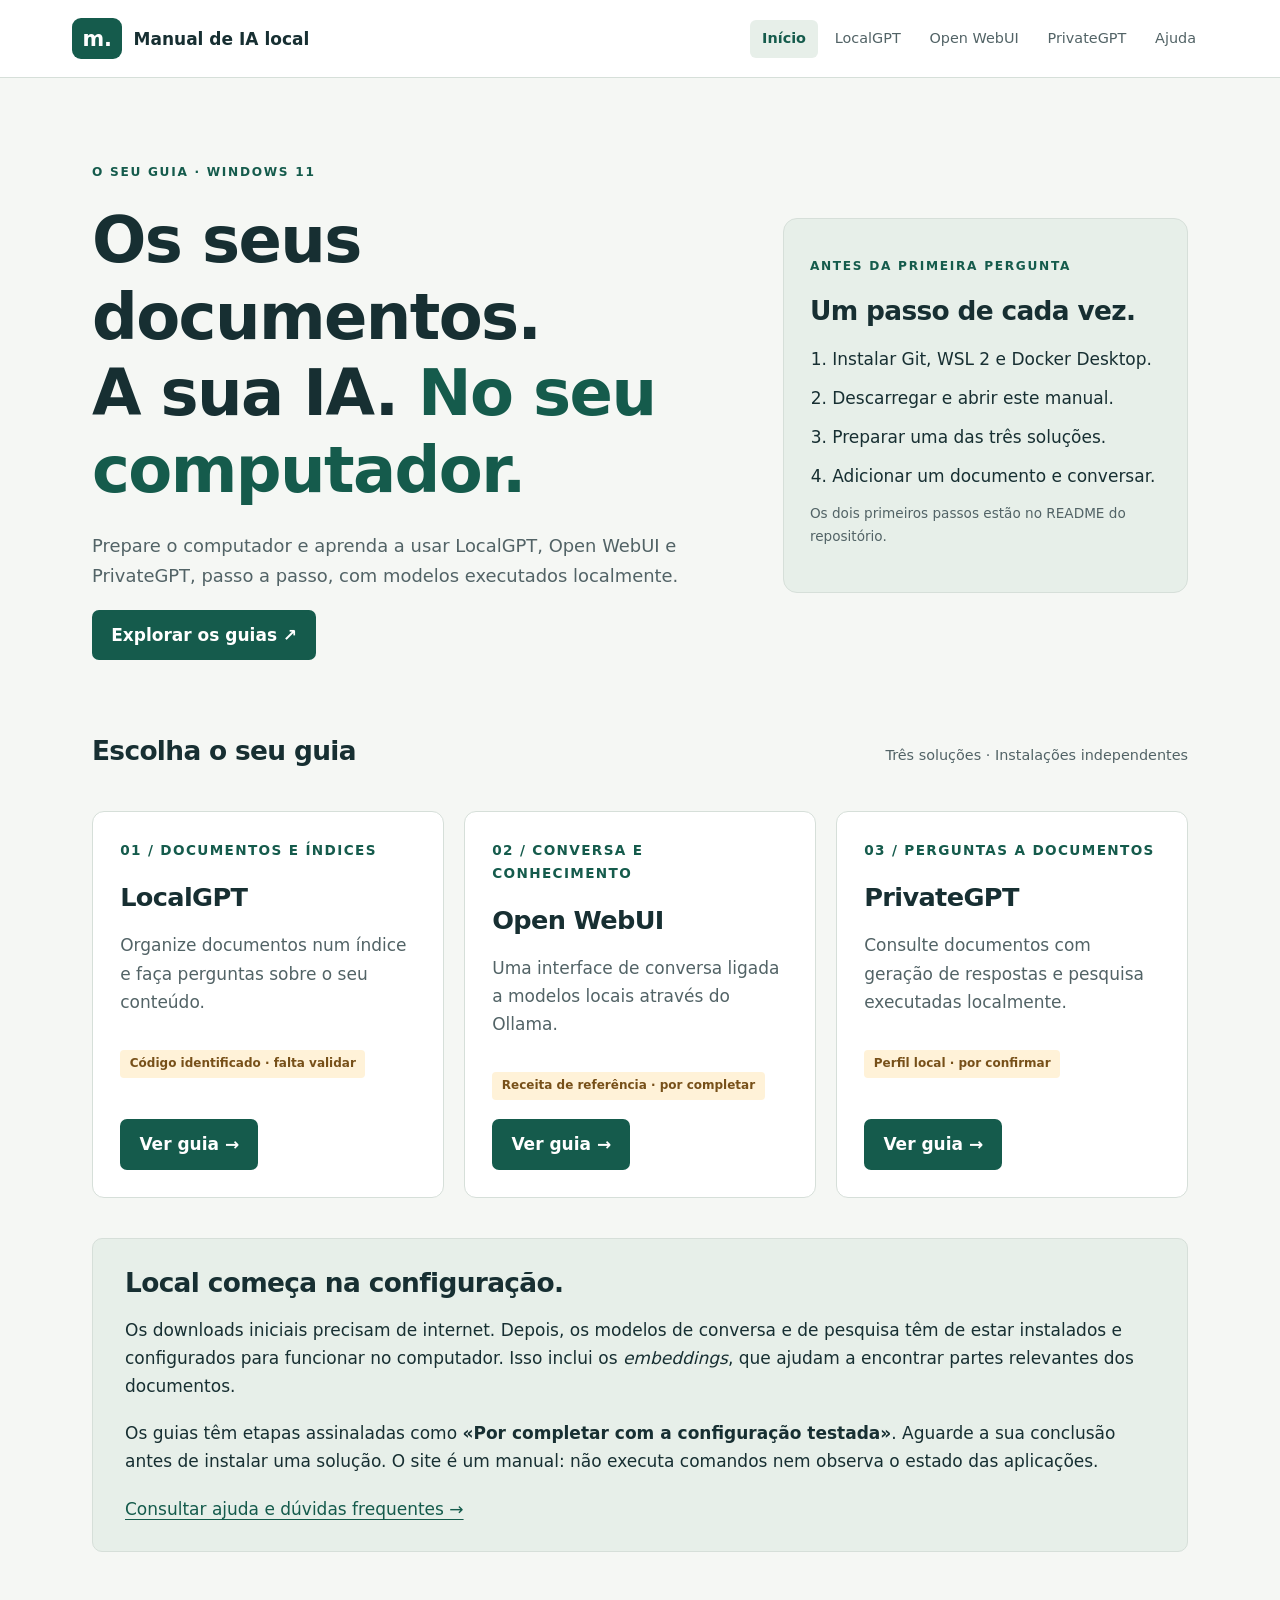
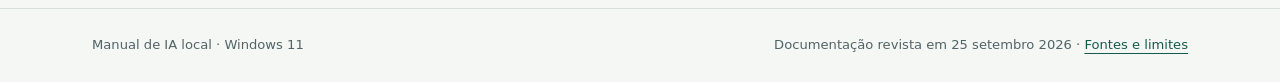
==== html/index.html @ fd28e629 "First commit" ====
<!doctype html>
<html lang="pt-PT">
<head><meta charset="utf-8"><meta name="viewport" content="width=device-width, initial-scale=1"><meta name="description" content="Comece aqui — manual de instalação e utilização de IA local para Windows 11."><title>Comece aqui · Manual de IA local</title><link rel="stylesheet" href="assets/css/style.css"><script src="assets/js/main.js" defer></script></head>
<body><a class="skip-link" href="#conteudo">Saltar para o conteúdo</a>
<header class="site-header"><div class="header-inner"><a class="brand" href="index.html"><span class="brand-mark" aria-hidden="true">m.</span> Manual de IA local</a><nav class="site-nav" aria-label="Navegação principal"><a href="index.html" aria-current="page">Início</a><a href="localgpt.html">LocalGPT</a><a href="openwebui.html">Open WebUI</a><a href="privategpt.html">PrivateGPT</a><a href="ajuda.html">Ajuda</a></nav></div></header>
<main id="conteudo" class="container" tabindex="-1">
<section class="hero"><div><p class="eyebrow">O seu guia · Windows 11</p><h1>Os seus documentos.<br>A sua IA. <span style="color:var(--green)">No seu computador.</span></h1><p class="lead">Prepare o computador e aprenda a usar LocalGPT, Open WebUI e PrivateGPT, passo a passo, com modelos executados localmente.</p><a class="button" href="#guias">Explorar os guias <span aria-hidden="true">↗</span></a></div><aside class="hero-note" aria-label="Percurso de preparação"><p class="eyebrow">Antes da primeira pergunta</p><h2>Um passo de cada vez.</h2><ol><li>Instalar Git, WSL 2 e Docker Desktop.</li><li>Descarregar e abrir este manual.</li><li>Preparar uma das três soluções.</li><li>Adicionar um documento e conversar.</li></ol><p class="source-note">Os dois primeiros passos estão no README do repositório.</p></aside></section>
<section id="guias" aria-labelledby="guias-titulo"><div class="section-heading"><h2 id="guias-titulo">Escolha o seu guia</h2><p>Três soluções · Instalações independentes</p></div><div class="cards">
<article class="card"><span class="card-number">01 / DOCUMENTOS E ÍNDICES</span><h3>LocalGPT</h3><p>Organize documentos num índice e faça perguntas sobre o seu conteúdo.</p><p><span class="tag">Código identificado · falta validar</span></p><a class="button" href="localgpt.html" aria-label="Ver guia de LocalGPT">Ver guia <span aria-hidden="true">→</span></a></article>
<article class="card"><span class="card-number">02 / CONVERSA E CONHECIMENTO</span><h3>Open WebUI</h3><p>Uma interface de conversa ligada a modelos locais através do Ollama.</p><p><span class="tag">Receita de referência · por completar</span></p><a class="button" href="openwebui.html" aria-label="Ver guia de Open WebUI">Ver guia <span aria-hidden="true">→</span></a></article>
<article class="card"><span class="card-number">03 / PERGUNTAS A DOCUMENTOS</span><h3>PrivateGPT</h3><p>Consulte documentos com geração de respostas e pesquisa executadas localmente.</p><p><span class="tag">Perfil local · por confirmar</span></p><a class="button" href="privategpt.html" aria-label="Ver guia de PrivateGPT">Ver guia <span aria-hidden="true">→</span></a></article>
</div></section>
<aside class="band"><h2>Local começa na configuração.</h2><p>Os downloads iniciais precisam de internet. Depois, os modelos de conversa e de pesquisa têm de estar instalados e configurados para funcionar no computador. Isso inclui os <em>embeddings</em>, que ajudam a encontrar partes relevantes dos documentos.</p><p>Os guias têm etapas assinaladas como <strong>«Por completar com a configuração testada»</strong>. Aguarde a sua conclusão antes de instalar uma solução. O site é um manual: não executa comandos nem observa o estado das aplicações.</p><a href="ajuda.html">Consultar ajuda e dúvidas frequentes →</a></aside>
</main>
<footer class="site-footer"><div class="container footer-inner"><span>Manual de IA local · Windows 11</span><span>Documentação revista em 25 setembro 2026 · <a href="ajuda.html#fontes">Fontes e limites</a></span></div></footer>
</body></html>
---- html/assets/css/style.css ----
/* Recursos locais e fontes do sistema; o conteúdo funciona sem JavaScript. */
:root { color-scheme: light; --ink:#172f32; --muted:#526366; --paper:#f5f7f4; --line:#d6dfd9; --green:#155b4c; --pale:#e7efe9; --amber:#775019; }
* { box-sizing:border-box; }
html { scroll-behavior:smooth; scroll-padding-top:2rem; }
body { margin:0; background:var(--paper); color:var(--ink); font:17px/1.65 "Segoe UI",system-ui,sans-serif; }
a { color:var(--green); text-underline-offset:4px; }
a:hover { text-decoration-thickness:2px; }
:focus-visible { outline:3px solid #b45b0b; outline-offset:5px; }
button { font:inherit; cursor:pointer; }
.skip-link { position:absolute; left:1rem; top:-100px; padding:.7rem 1rem; background:white; z-index:10; }
.skip-link:focus { top:1rem; }
.site-header { border-bottom:1px solid var(--line); background:#fff; }
.header-inner { max-width:1200px; margin:auto; padding:1.15rem 2rem; display:flex; align-items:center; justify-content:space-between; gap:1.5rem; }
.brand { display:flex; align-items:center; gap:.7rem; font-weight:750; text-decoration:none; color:var(--ink); white-space:nowrap; }
.brand-mark { background:var(--green); color:white; border-radius:9px; padding:.2rem .65rem; font-size:1.3rem; }
.site-nav { display:flex; flex-wrap:wrap; gap:.3rem; }
.site-nav a { padding:.45rem .75rem; text-decoration:none; color:var(--muted); border-radius:6px; font-size:.9rem; }
.site-nav a[aria-current="page"] { background:var(--pale); color:var(--green); font-weight:700; }
.site-nav a:hover { background:var(--paper); }
.container { max-width:1160px; margin:auto; padding:0 2rem; }
.eyebrow { font-size:.76rem; font-weight:750; letter-spacing:.14em; text-transform:uppercase; color:var(--green); }
.hero { padding:4.5rem 0 3rem; display:grid; grid-template-columns:1.55fr 1fr; gap:4rem; align-items:center; }
h1,h2,h3 { line-height:1.2; letter-spacing:-.025em; }
h1 { font-size:clamp(2.3rem,5vw,4rem); margin:1rem 0 1.4rem; max-width:850px; font-weight:720; }
h2 { font-size:1.65rem; margin:0 0 1.1rem; }
h3 { font-size:1.2rem; }
p { margin:.75rem 0 1.2rem; }
.lead { color:var(--muted); font-size:1.12rem; max-width:720px; }
.hero-note { border:1px solid var(--line); border-radius:14px; padding:1.6rem; background:var(--pale); }
.hero-note ol { padding-left:1.4rem; margin-bottom:0; }
.hero-note li { margin:.7rem 0; }
.button { display:inline-block; background:var(--green); color:white; text-decoration:none; font-weight:650; padding:.7rem 1.2rem; border-radius:7px; }
.button:hover { background:#104637; }
.section-heading { display:flex; justify-content:space-between; gap:1rem; align-items:baseline; margin:1.5rem 0; }
.section-heading p { color:var(--muted); font-size:.9rem; }
.cards { display:grid; grid-template-columns:repeat(3,minmax(0,1fr)); gap:1.25rem; }
.card { border:1px solid var(--line); background:white; border-radius:12px; padding:1.7rem; display:flex; align-items:flex-start; flex-direction:column; }
.card-number { color:var(--green); font-size:.85rem; font-weight:700; letter-spacing:.1em; }
.card h3 { font-size:1.6rem; margin:1.3rem 0 .4rem; }
.card p { color:var(--muted); }
.card .button { margin-top:auto; }
.tag { font-size:.75rem; font-weight:650; padding:.25rem .6rem; background:#fff2d8; color:var(--amber); border-radius:4px; display:inline-block; }
.band { margin:2.5rem 0 3.5rem; padding:1.75rem 2rem; border:1px solid var(--line); border-radius:10px; background:var(--pale); }
.page-heading { padding:3rem 0 2rem; }
.page-heading h1 { font-size:clamp(2.2rem,5vw,3.4rem); }
.breadcrumb { font-size:.85rem; color:var(--muted); }
.guide-layout { display:grid; grid-template-columns:240px minmax(0,1fr); gap:3.2rem; align-items:start; padding-bottom:3rem; }
.toc { position:sticky; top:1.5rem; padding:1.3rem; border:1px solid var(--line); border-radius:10px; background:white; font-size:.87rem; }
.toc h2 { font-size:.8rem; text-transform:uppercase; letter-spacing:.1em; }
.toc ol { padding-left:1.25rem; margin-bottom:0; }
.toc li { padding:.3rem 0; }
.toc a { text-decoration:none; }
.toc a:hover { text-decoration:underline; }
.guide-section { margin-bottom:2rem; padding:1.8rem; background:white; border:1px solid var(--line); border-radius:10px; min-width:0; }
.step { font-size:.77rem; color:var(--green); display:block; margin-bottom:.6rem; font-weight:750; letter-spacing:.1em; }
.notice { border-left:4px solid #aa751f; background:#fff7e7; padding:1rem 1.2rem; margin:1.3rem 0; border-radius:0 6px 6px 0; }
.notice p:last-child { margin-bottom:0; }
.notice strong { color:#674510; }
.info { border-left-color:var(--green); background:var(--pale); }
.info strong { color:var(--green); }
.pending { font-size:.95rem; }
li { margin:.45rem 0; }
code { font-family:Consolas,"Cascadia Code",monospace; font-size:.9em; overflow-wrap:anywhere; }
p code,li code,td code { background:#edf1ee; padding:.1rem .25rem; border-radius:3px; }
.command { position:relative; border-radius:8px; background:#172f32; color:#f1f7f3; padding:1.1rem; margin:1rem 0; }
.command pre { white-space:pre-wrap; overflow-wrap:anywhere; margin:0; padding:0 5rem 0 0; }
.command code { font-size:.87rem; }
.copy-button { position:absolute; top:.75rem; right:.75rem; border:1px solid #7c9a95; color:white; background:#294c4c; border-radius:5px; padding:.3rem .55rem; font-size:.78rem; min-height:36px; }
.copy-button:hover { background:#3c6360; }
.copy-feedback { margin:.65rem 0 0; color:#d3e8df; font-size:.8rem; }
.copy-feedback:empty { display:none; }
.command-meta { font-size:.84rem; color:var(--muted); margin-bottom:.25rem; }
.expected { font-size:.88rem; color:var(--muted); }
.table-wrap { overflow-x:auto; }
table { border-collapse:collapse; width:100%; font-size:.9rem; }
th,td { text-align:left; padding:.8rem; border-bottom:1px solid var(--line); vertical-align:top; }
th { background:var(--pale); }
blockquote { border-left:3px solid var(--green); margin:1rem 0; padding:.5rem 1.2rem; background:var(--paper); }
details { padding:1rem 0; border-bottom:1px solid var(--line); }
summary { cursor:pointer; font-weight:650; }
.source-note { color:var(--muted); font-size:.85rem; overflow-wrap:anywhere; }
.site-footer { border-top:1px solid var(--line); padding:1.6rem 0; font-size:.82rem; color:var(--muted); }
.footer-inner { display:flex; justify-content:space-between; gap:1rem; flex-wrap:wrap; }
@media (max-width:900px) { .header-inner { align-items:flex-start; flex-direction:column; gap:.75rem; } .hero { gap:2rem; } .guide-layout { grid-template-columns:200px minmax(0,1fr); gap:1.3rem; } .cards { gap:.8rem; } .card { padding:1.2rem; } }
@media (max-width:680px) { body { font-size:16px; } .container,.header-inner { padding-left:1.1rem; padding-right:1.1rem; } .site-nav { gap:.1rem; } .site-nav a { padding:.45rem .55rem; } .hero { grid-template-columns:1fr; padding:2.3rem 0 1.5rem; gap:1.2rem; } .cards,.guide-layout { grid-template-columns:1fr; } .toc { position:static; } .section-heading { display:block; } .guide-section { padding:1.2rem; } .band { padding:1.25rem; } .page-heading { padding:2rem 0 1rem; } .command pre { padding:2.3rem 0 0; } .card { padding:1.5rem; } }
@media (prefers-reduced-motion:reduce) { html { scroll-behavior:auto; } }
@media print { .site-header,.toc,.copy-button,.site-footer { display:none; } body { background:white; color:black; font-size:11pt; } .guide-layout,.hero,.cards { display:block; } .guide-section,.card { break-inside:avoid; } .container { padding:0; } .command { background:#eee; color:black; } }
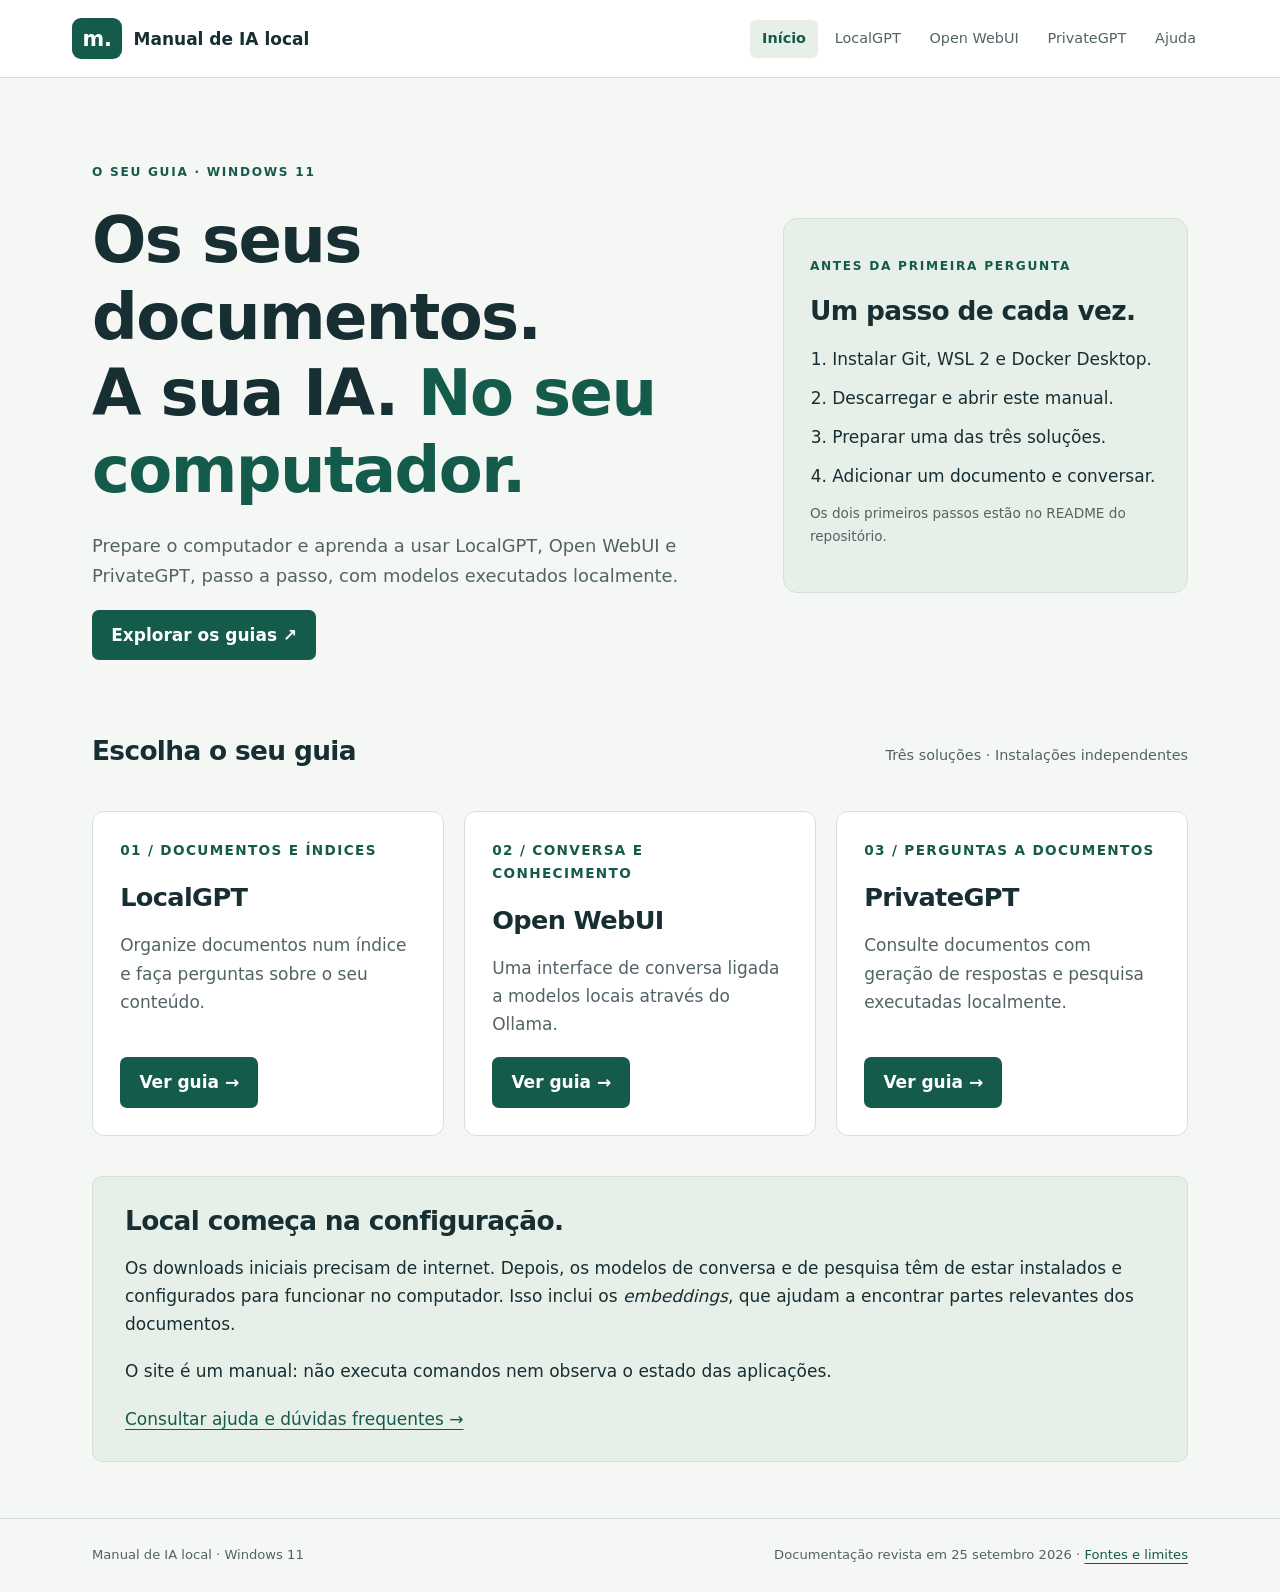
==== commit 78b30a4e: "fix: guias explicativos com imagens e resoluçao de erros" ====
--- a/html/index.html
+++ b/html/index.html
@@ -6,12 +6,11 @@
 <main id="conteudo" class="container" tabindex="-1">
 <section class="hero"><div><p class="eyebrow">O seu guia · Windows 11</p><h1>Os seus documentos.<br>A sua IA. <span style="color:var(--green)">No seu computador.</span></h1><p class="lead">Prepare o computador e aprenda a usar LocalGPT, Open WebUI e PrivateGPT, passo a passo, com modelos executados localmente.</p><a class="button" href="#guias">Explorar os guias <span aria-hidden="true">↗</span></a></div><aside class="hero-note" aria-label="Percurso de preparação"><p class="eyebrow">Antes da primeira pergunta</p><h2>Um passo de cada vez.</h2><ol><li>Instalar Git, WSL 2 e Docker Desktop.</li><li>Descarregar e abrir este manual.</li><li>Preparar uma das três soluções.</li><li>Adicionar um documento e conversar.</li></ol><p class="source-note">Os dois primeiros passos estão no README do repositório.</p></aside></section>
 <section id="guias" aria-labelledby="guias-titulo"><div class="section-heading"><h2 id="guias-titulo">Escolha o seu guia</h2><p>Três soluções · Instalações independentes</p></div><div class="cards">
-<article class="card"><span class="card-number">01 / DOCUMENTOS E ÍNDICES</span><h3>LocalGPT</h3><p>Organize documentos num índice e faça perguntas sobre o seu conteúdo.</p><p><span class="tag">Código identificado · falta validar</span></p><a class="button" href="localgpt.html" aria-label="Ver guia de LocalGPT">Ver guia <span aria-hidden="true">→</span></a></article>
-<article class="card"><span class="card-number">02 / CONVERSA E CONHECIMENTO</span><h3>Open WebUI</h3><p>Uma interface de conversa ligada a modelos locais através do Ollama.</p><p><span class="tag">Receita de referência · por completar</span></p><a class="button" href="openwebui.html" aria-label="Ver guia de Open WebUI">Ver guia <span aria-hidden="true">→</span></a></article>
-<article class="card"><span class="card-number">03 / PERGUNTAS A DOCUMENTOS</span><h3>PrivateGPT</h3><p>Consulte documentos com geração de respostas e pesquisa executadas localmente.</p><p><span class="tag">Perfil local · por confirmar</span></p><a class="button" href="privategpt.html" aria-label="Ver guia de PrivateGPT">Ver guia <span aria-hidden="true">→</span></a></article>
+<article class="card"><span class="card-number">01 / DOCUMENTOS E ÍNDICES</span><h3>LocalGPT</h3><p>Organize documentos num índice e faça perguntas sobre o seu conteúdo.</p><a class="button" href="localgpt.html" aria-label="Ver guia de LocalGPT">Ver guia <span aria-hidden="true">→</span></a></article>
+<article class="card"><span class="card-number">02 / CONVERSA E CONHECIMENTO</span><h3>Open WebUI</h3><p>Uma interface de conversa ligada a modelos locais através do Ollama.</p><a class="button" href="openwebui.html" aria-label="Ver guia de Open WebUI">Ver guia <span aria-hidden="true">→</span></a></article>
+<article class="card"><span class="card-number">03 / PERGUNTAS A DOCUMENTOS</span><h3>PrivateGPT</h3><p>Consulte documentos com geração de respostas e pesquisa executadas localmente.</p><a class="button" href="privategpt.html" aria-label="Ver guia de PrivateGPT">Ver guia <span aria-hidden="true">→</span></a></article>
 </div></section>
-<aside class="band"><h2>Local começa na configuração.</h2><p>Os downloads iniciais precisam de internet. Depois, os modelos de conversa e de pesquisa têm de estar instalados e configurados para funcionar no computador. Isso inclui os <em>embeddings</em>, que ajudam a encontrar partes relevantes dos documentos.</p><p>Os guias têm etapas assinaladas como <strong>«Por completar com a configuração testada»</strong>. Aguarde a sua conclusão antes de instalar uma solução. O site é um manual: não executa comandos nem observa o estado das aplicações.</p><a href="ajuda.html">Consultar ajuda e dúvidas frequentes →</a></aside>
+<aside class="band"><h2>Local começa na configuração.</h2><p>Os downloads iniciais precisam de internet. Depois, os modelos de conversa e de pesquisa têm de estar instalados e configurados para funcionar no computador. Isso inclui os <em>embeddings</em>, que ajudam a encontrar partes relevantes dos documentos.</p><p>O site é um manual: não executa comandos nem observa o estado das aplicações.</p><a href="ajuda.html">Consultar ajuda e dúvidas frequentes →</a></aside>
 </main>
 <footer class="site-footer"><div class="container footer-inner"><span>Manual de IA local · Windows 11</span><span>Documentação revista em 25 setembro 2026 · <a href="ajuda.html#fontes">Fontes e limites</a></span></div></footer>
 </body></html>
-
